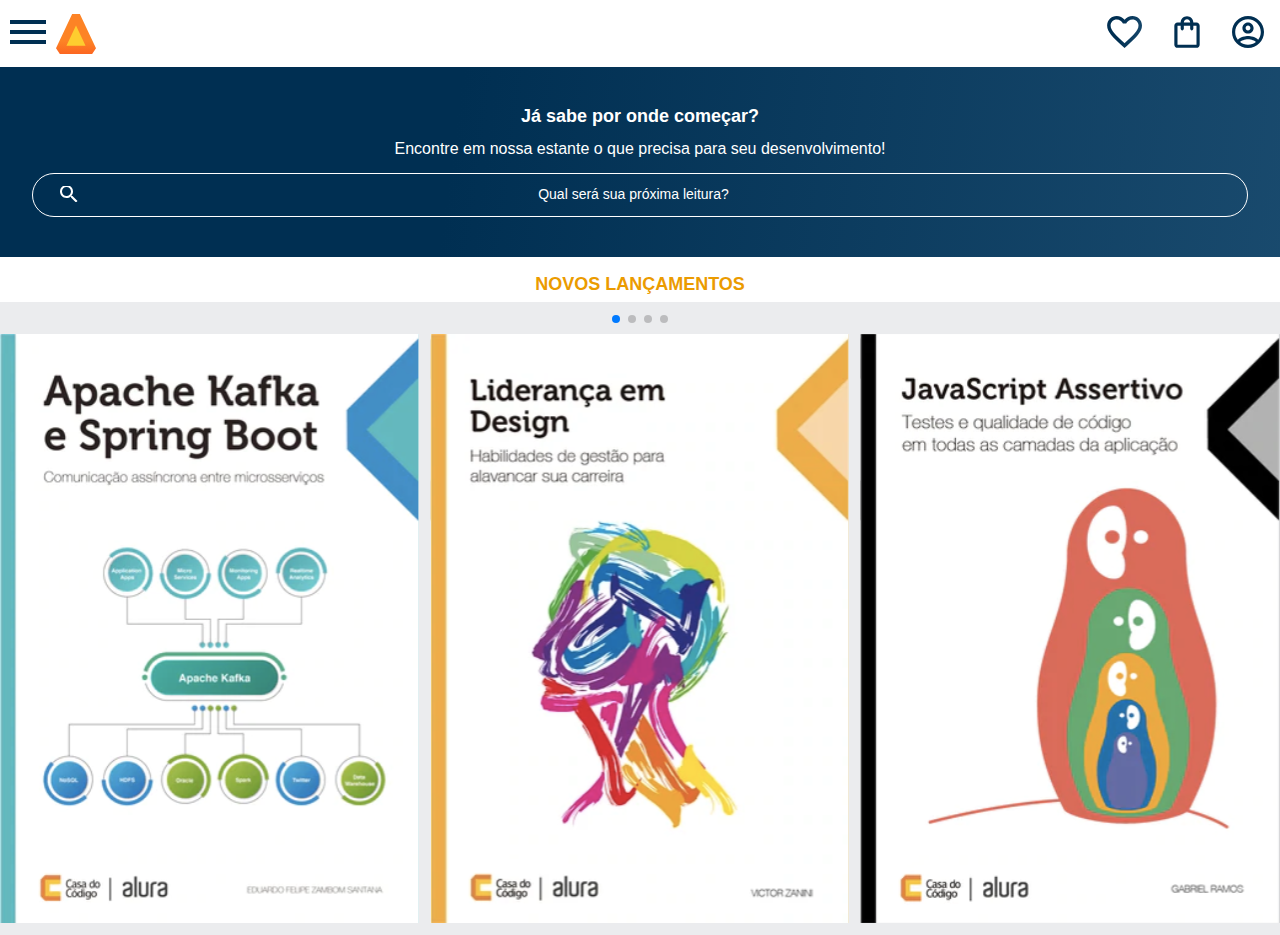
==== responsividade/index.html @ 4276ef59 "[feat] Adding a new project of html and css" ====
<!DOCTYPE html>
<html lang="pt-BR">
<head>
    <meta charset="UTF-8">
    <meta name="viewport" content="width=device-width, initial-scale=1.0">
    <title>Alura Books</title>
    <link rel="stylesheet" href="./reset.css">
    <link rel="stylesheet" href="https://cdn.jsdelivr.net/npm/swiper@11/swiper-bundle.min.css" />
    <link rel="stylesheet" href="./style.css">
</head>
<body>
    <header class="header">
        <div class="container">
            <input type="checkbox" id="menu" class="btn">
            <label for="menu">
                <span class="hamburg icon"></span>
            </label>
            <ul class="list">
                <li class="title">Categorias</li>
                <li class="item"><a href="#" class="link">Programação</a></li>
                <li class="item"><a href="#" class="link">Front-End</a></li>
                <li class="item"><a href="#" class="link">Infraestrutura</a></li>
                <li class="item"><a href="#" class="link">Business</a></li>
                <li class="item"><a href="#" class="link">Design e UX</a></li>
            </ul>
            <img src="./assets/Logo.svg" alt="Logo da Alurabooks">
        </div>
        <div class="container">
            <a href="#"><img src="./assets/Favoritos.svg" alt="Meus Favoritos" class="icon"></a>
            <a href="#"><img src="./assets/Compras.svg" alt="Carrinho de compras" class="icon"></a>
            <a href="#"><img src="./assets/Usuario.svg" alt="Meu perfil" class="icon"></a>
        </div>
    </header>

    <main>
        <section class="banner">
            <h2 class="title">Já sabe por onde começar?</h2>
            <p class="text">Encontre em nossa estante o que precisa para seu desenvolvimento!</p>
            <input type="search" class="search" placeholder="Qual será sua próxima leitura?">
        </section>

        <section class="carroussel">
            <h2 class="title">Novos lançamentos</h2>
            <!-- Slider main container -->
            <div class="swiper">
                <!-- If we need pagination -->
                <div class="swiper-pagination"></div>
                <!-- Additional required wrapper -->
                <div class="swiper-wrapper">
                    <!-- Slides -->
                    <div class="swiper-slide"><img src="./assets/ApacheKafka.svg" alt=""></div>
                    <div class="swiper-slide"><img src="./assets/Lideranc╠ºa.svg" alt=""></div>
                    <div class="swiper-slide"><img src="./assets/Javascript.svg" alt=""></div>
                    <div class="swiper-slide"><img src="./assets/Guia Front-end.svg" alt=""></div>
                    <div class="swiper-slide"><img src="./assets/Portugol.svg" alt=""></div>
                    <div class="swiper-slide"><img src="./assets/Acessibilidade.svg" alt=""></div>
                </div>
            </div>
        </section>
    </main>

    <footer>

    </footer>

    <script src="https://cdn.jsdelivr.net/npm/swiper@11/swiper-bundle.min.js"></script>
    <script>
        const swiper = new Swiper('.swiper', {
            spaceBetween: 10,
            slidesPerView: 3,
            pagination: {
                el:'.swiper-pagination',
                type: 'bullets',
            },
        });
    </script>
</body>
</html>
---- responsividade/style.css ----
@import url('https://fonts.googleapis.com/css2?family=Poppins:ital,wght@0,300;0,400;0,500;0,700&display=swap');
@import url('./style/header.css');
@import url('./style/banner.css');
@import url('./style/carroussel.css');

:root {
    --bg-color: #EBECEE;
    --font: 'Popins', sans-serif;
    --white: #ffffff;
    --orange: #EB9B00;
    --gradient-blue: linear-gradient(97.54deg, #002F52 35.49%, #326589 165.37%);
}

body {
    background: var(--bg-color);
    font-family: var(--font);
    font-size: 16px;
    font-weight: 400;
}

@media (max-width: 428px) {

}

/* Light: 300
    Regular: 400
    Bold: 700 
    Medium: 500
     */
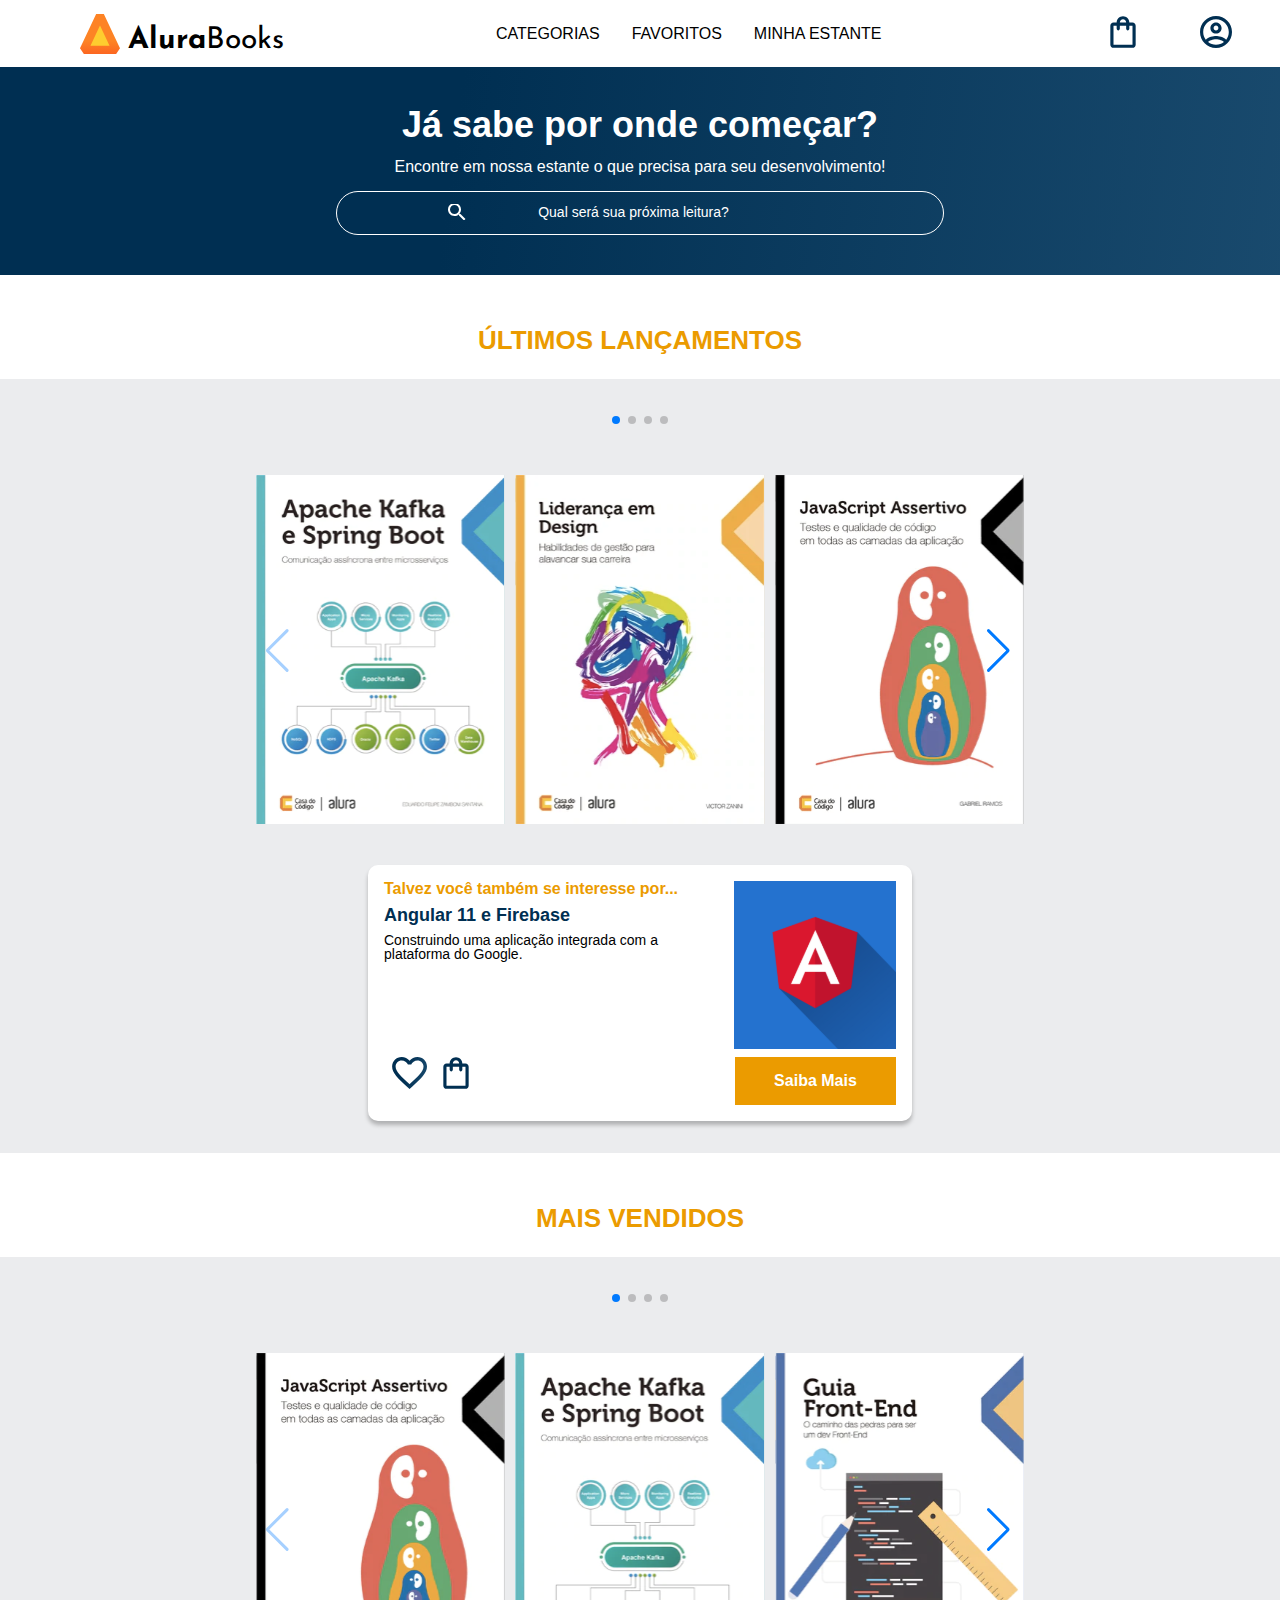
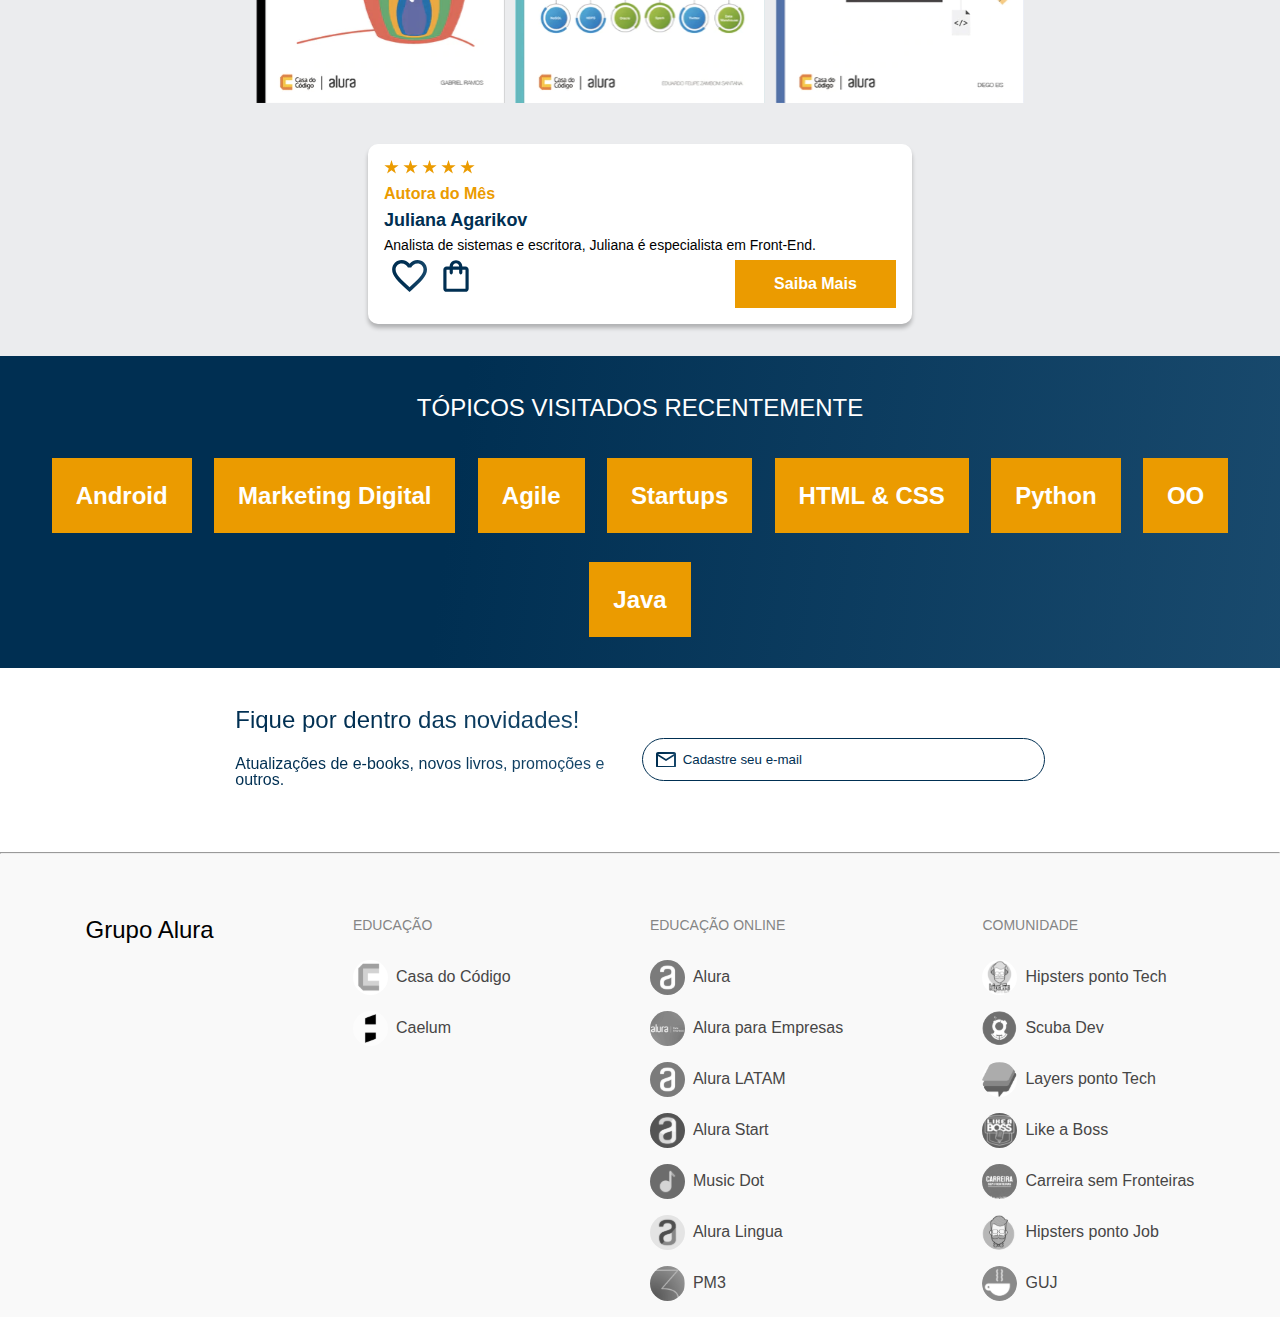
==== commit 9f5980ca: "[feat] - Closing te project" ====
--- a/responsividade/index.html
+++ b/responsividade/index.html
@@ -13,22 +13,46 @@
         <div class="container">
             <input type="checkbox" id="menu" class="btn">
             <label for="menu">
-                <span class="hamburg icon"></span>
+                <span class="hamburg icon transparent"></span>
             </label>
             <ul class="list">
-                <li class="title">Categorias</li>
+                <li class="hamburg--title">Categorias</li>
                 <li class="item"><a href="#" class="link">Programação</a></li>
                 <li class="item"><a href="#" class="link">Front-End</a></li>
                 <li class="item"><a href="#" class="link">Infraestrutura</a></li>
                 <li class="item"><a href="#" class="link">Business</a></li>
                 <li class="item"><a href="#" class="link">Design e UX</a></li>
             </ul>
-            <img src="./assets/Logo.svg" alt="Logo da Alurabooks">
+            <img src="./assets/Logo.svg" alt="Logo da Alurabooks" class="logo">
+            <h1 class="title"><b class="title--strong">Alura</b>Books</h1>
         </div>
+
+        <ul class="options">
+            <input type="checkbox" name="" id="options-menu" class="btn">
+            <label for="options-menu">
+                <li class="item">Categorias</li>
+            </label>
+            <ul class="list">
+                <li class="item"><a href="#" class="link">Programação</a></li>
+                <li class="item"><a href="#" class="link">Front-End</a></li>
+                <li class="item"><a href="#" class="link">Infraestrutura</a></li>
+                <li class="item"><a href="#" class="link">Business</a></li>
+                <li class="item"><a href="#" class="link">Design e UX</a></li>
+            </ul>
+            <li class="item"><a href="#" class="link">Favoritos</a></li>
+            <li class="item"><a href="#" class="link">Minha Estante</a></li>
+        </ul>
+
         <div class="container">
-            <a href="#"><img src="./assets/Favoritos.svg" alt="Meus Favoritos" class="icon"></a>
-            <a href="#"><img src="./assets/Compras.svg" alt="Carrinho de compras" class="icon"></a>
-            <a href="#"><img src="./assets/Usuario.svg" alt="Meu perfil" class="icon"></a>
+            <a href="#"><img src="./assets/Favoritos.svg" alt="Meus Favoritos" class="icon transparent"></a>
+            <a href="#" class="link-icon">
+                <img src="./assets/Compras.svg" alt="Carrinho de compras" class="icon">
+                <p class="icon-text">Minha sacola</p>
+            </a>
+            <a href="#" class="link-icon">
+                <img src="./assets/Usuario.svg" alt="Meu perfil" class="icon"> 
+                <p class="icon-text">Meu perfil</p>
+            </a>
         </div>
     </header>
 
@@ -40,27 +64,143 @@
         </section>
 
         <section class="carroussel">
-            <h2 class="title">Novos lançamentos</h2>
-            <!-- Slider main container -->
-            <div class="swiper">
-                <!-- If we need pagination -->
-                <div class="swiper-pagination"></div>
-                <!-- Additional required wrapper -->
-                <div class="swiper-wrapper">
-                    <!-- Slides -->
-                    <div class="swiper-slide"><img src="./assets/ApacheKafka.svg" alt=""></div>
-                    <div class="swiper-slide"><img src="./assets/Lideranc╠ºa.svg" alt=""></div>
-                    <div class="swiper-slide"><img src="./assets/Javascript.svg" alt=""></div>
-                    <div class="swiper-slide"><img src="./assets/Guia Front-end.svg" alt=""></div>
-                    <div class="swiper-slide"><img src="./assets/Portugol.svg" alt=""></div>
-                    <div class="swiper-slide"><img src="./assets/Acessibilidade.svg" alt=""></div>
+            <h2 class="title">Últimos lançamentos</h2>
+            <div class="container">
+                <!-- Slider main container -->
+                <div class="swiper">
+                    <!-- If we need pagination -->
+                    <div class="swiper-pagination"></div>
+                    <!-- Additional required wrapper -->
+                    <div class="swiper-wrapper">
+                        <!-- Slides -->
+                        <div class="swiper-slide"><img src="./assets/ApacheKafka.svg" alt=""></div>
+                        <div class="swiper-slide"><img src="./assets/Lideranc╠ºa.svg" alt=""></div>
+                        <div class="swiper-slide"><img src="./assets/Javascript.svg" alt=""></div>
+                        <div class="swiper-slide"><img src="./assets/Guia Front-end.svg" alt=""></div>
+                        <div class="swiper-slide"><img src="./assets/Portugol.svg" alt=""></div>
+                        <div class="swiper-slide"><img src="./assets/Acessibilidade.svg" alt=""></div>
+                    </div>
+
+                    <!-- If we need navigation buttons -->
+                    <div class="swiper-button-prev"></div>
+                    <div class="swiper-button-next"></div>
+                </div>
+                <div class="card">
+                    <div class="card_description">
+                        <div class="description">
+                            <h3 class="card_title">Talvez você também se interesse por...</h3>
+                            <h2 class="book_title">Angular 11 e Firebase</h2>
+                            <p class="card_text">Construindo uma aplicação integrada com a plataforma do Google.</p>
+                        </div>
+                        <img src="./assets/Angular.svg" alt="">
+                    </div>
+                    <div class="btns">
+                        <ul class="btn">
+                            <li class="item"><img src="./assets/Favoritos.svg" alt="Adicionar aos favoritos"></li>
+                            <li class="item"><img src="./assets/Compras.svg" alt="Adicionar ao carrinho de compras"></li>
+                        </ul>
+
+                        <a href="#" class="btn_anchor">Saiba Mais</a>
+                    </div>
                 </div>
             </div>
         </section>
+
+        <section class="carroussel">
+            <h2 class="title">Mais Vendidos</h2>
+            <div class="container">
+                <!-- Slider main container -->
+                <div class="swiper">
+                    <!-- If we need pagination -->
+                    <div class="swiper-pagination"></div>
+                    <!-- Additional required wrapper -->
+                    <div class="swiper-wrapper">
+                        <!-- Slides -->
+                        <div class="swiper-slide"><img src="./assets/Javascript.svg" alt=""></div>
+                        <div class="swiper-slide"><img src="./assets/ApacheKafka.svg" alt=""></div>
+                        <div class="swiper-slide"><img src="./assets/Guia Front-end.svg" alt=""></div>
+                        <div class="swiper-slide"><img src="./assets/Portugol.svg" alt=""></div>
+                        <div class="swiper-slide"><img src="./assets/Lideranc╠ºa.svg" alt=""></div>
+                        <div class="swiper-slide"><img src="./assets/Acessibilidade.svg" alt=""></div>
+                    </div>
+
+                    <!-- If we need navigation buttons -->
+                    <div class="swiper-button-prev"></div>
+                    <div class="swiper-button-next"></div>
+                </div>
+                <div class="card">
+                    <div class="card_description">
+                        <div class="description">
+                            <span class="stars">
+                                <img src="./assets/Estrelinhas.svg" alt="">
+                            </span>
+                            <h3 class="card_title">Autora do Mês</h3>
+                            <h2 class="book_title">Juliana Agarikov</h2>
+                            <p class="card_text">Analista de sistemas e escritora, Juliana é especialista em Front-End.</p>
+                        </div>
+                        <img src="./assets/Escritora.svg" alt="">
+                    </div>
+                    <div class="btns">
+                        <ul class="btn">
+                            <li class="item"><img src="./assets/Favoritos.svg" alt="Adicionar aos favoritos"></li>
+                            <li class="item"><img src="./assets/Compras.svg" alt="Adicionar ao carrinho de compras"></li>
+                        </ul>
+
+                        <a href="#" class="btn_anchor">Saiba Mais</a>
+                    </div>
+                </div>
+            </div>
+        </section>
+
+        <section class="topics">
+            <h2 class="title">Tópicos visitados recentemente</h2>
+            <ul class="list">
+                <li class="item"><a href="#" class="link">Android</a></li>
+                <li class="item"><a href="#" class="link">Marketing Digital</a></li>
+                <li class="item"><a href="#" class="link">Agile</a></li>
+                <li class="item"><a href="#" class="link">Startups</a></li>
+                <li class="item"><a href="#" class="link">HTML & CSS</a></li>
+                <li class="item"><a href="#" class="link">Python</a></li>
+                <li class="item"><a href="#" class="link">OO</a></li>
+                <li class="item"><a href="#" class="link">Java</a></li>
+            </ul>
+        </section>
+
+        <section class="contacts">
+            <div class="description"><h2 class="title">Fique por dentro das novidades!</h2>
+                <p class="text">Atualizações de e-books, novos livros, promoções e outros.</p></div>
+            <input type="email" placeholder="Cadastre seu e-mail" class="email">
+        </section>
     </main>
-
-    <footer>
-
+    <hr>
+    <footer class="footer">
+        <h2 class="title">Grupo Alura</h2>
+        <ul class="list">
+            <li class="item-title">Educação</li>
+            <li class="item"><a href="#" class="link"><img src="./assets/CasaDoCodigo.svg" alt="Logo da Casa do Código">Casa do Código</a></li>
+            <li class="item"><a href="#" class="link"><img src="./assets/Caelum.svg" alt="Logo da Caelum">Caelum</a></li>
+        </ul>
+        <ul class="list">
+            <li class="item-title">Educação online</li>
+            <li class="item"><a href="#" class="link"><img src="./assets/Alura.svg" alt="Logo da Alura">Alura</a></li>
+            <li class="item"><a href="#" class="link"><img src="./assets/AluraEmpresas.svg" alt="Logo da Alura para empresas">Alura para Empresas</a></li>
+            <li class="item"><a href="#" class="link"><img src="./assets/AluraLATAM.svg" alt="Logo da Alura LATAM">Alura LATAM</a></li>
+            <li class="item"><a href="#" class="link"><img src="./assets/AluraStart.svg" alt="Logo da Alura Start">Alura Start</a></li>
+            <li class="item"><a href="#" class="link"><img src="./assets/MusicDot.svg" alt="Logo da Music Dot">Music Dot</a></li>
+            <li class="item"><a href="#" class="link"><img src="./assets/AluraLingua.svg" alt="Logo da Alura Lingua">Alura Lingua</a></li>
+            <li class="item"><a href="#" class="link"><img src="./assets/PM3.svg" alt="Logo da PM3">PM3</a></li>
+        </ul>
+
+        <ul class="list">
+            <li class="item-title">Comunidade</li>
+            <li class="item"><a href="#" class="link"><img src="./assets/HipstersTech.svg" alt="Logo do Hipsters ponto Tech">Hipsters ponto Tech</a></li>
+            <li class="item"><a href="#" class="link"><img src="./assets/ScubaDev.svg" alt="Logo da Scuba Dev">Scuba Dev</a></li>
+            <li class="item"><a href="#" class="link"><img src="./assets/LayersTech.svg" alt="Logo do Layers ponto tech">Layers ponto Tech</a></li>
+            <li class="item"><a href="#" class="link"><img src="./assets/LikeABoss.svg" alt="Logo do Like a Boss">Like a Boss</a></li>
+            <li class="item"><a href="#" class="link"><img src="./assets/CarreiraSemFronteira.svg" alt="Logo do Carreira sem Fronteiras">Carreira sem Fronteiras</a></li>
+            <li class="item"><a href="#" class="link"><img src="./assets/HipstersJobs.svg" alt="Logo do Hispsters ponto Job">Hipsters ponto Job</a></li>
+            <li class="item"><a href="#" class="link"><img src="./assets/GUJ.svg" alt="Logo do GUJ">GUJ</a></li>
+        </ul>
     </footer>
 
     <script src="https://cdn.jsdelivr.net/npm/swiper@11/swiper-bundle.min.js"></script>
@@ -72,6 +212,10 @@
                 el:'.swiper-pagination',
                 type: 'bullets',
             },
+            navigation: {
+                    nextEl: '.swiper-button-next',
+                    prevEl: '.swiper-button-prev',
+                },
         });
     </script>
 </body>
--- a/responsividade/style.css
+++ b/responsividade/style.css
@@ -1,7 +1,10 @@
-@import url('https://fonts.googleapis.com/css2?family=Poppins:ital,wght@0,300;0,400;0,500;0,700&display=swap');
+@import url('https://fonts.googleapis.com/css2?family=Josefin+Sans:ital,wght@0,100..700;1,100..700&family=Poppins:ital,wght@0,300;0,400;0,500;0,700&display=swap');
 @import url('./style/header.css');
 @import url('./style/banner.css');
 @import url('./style/carroussel.css');
+@import url('./style/topics.css');
+@import url('./style/contact.css');
+@import url('./style/footer.css');
 
 :root {
     --bg-color: #EBECEE;
@@ -9,6 +12,12 @@
     --white: #ffffff;
     --orange: #EB9B00;
     --gradient-blue: linear-gradient(97.54deg, #002F52 35.49%, #326589 165.37%);
+    --blue: #002F52;
+    --black: #000000;
+    --logo-font: 'Josefin Sans', sans-serif;
+    --footer-bg: #F9F9F9;
+    --grey: #474646;
+    --light-grey: #858585;
 }
 
 body {
